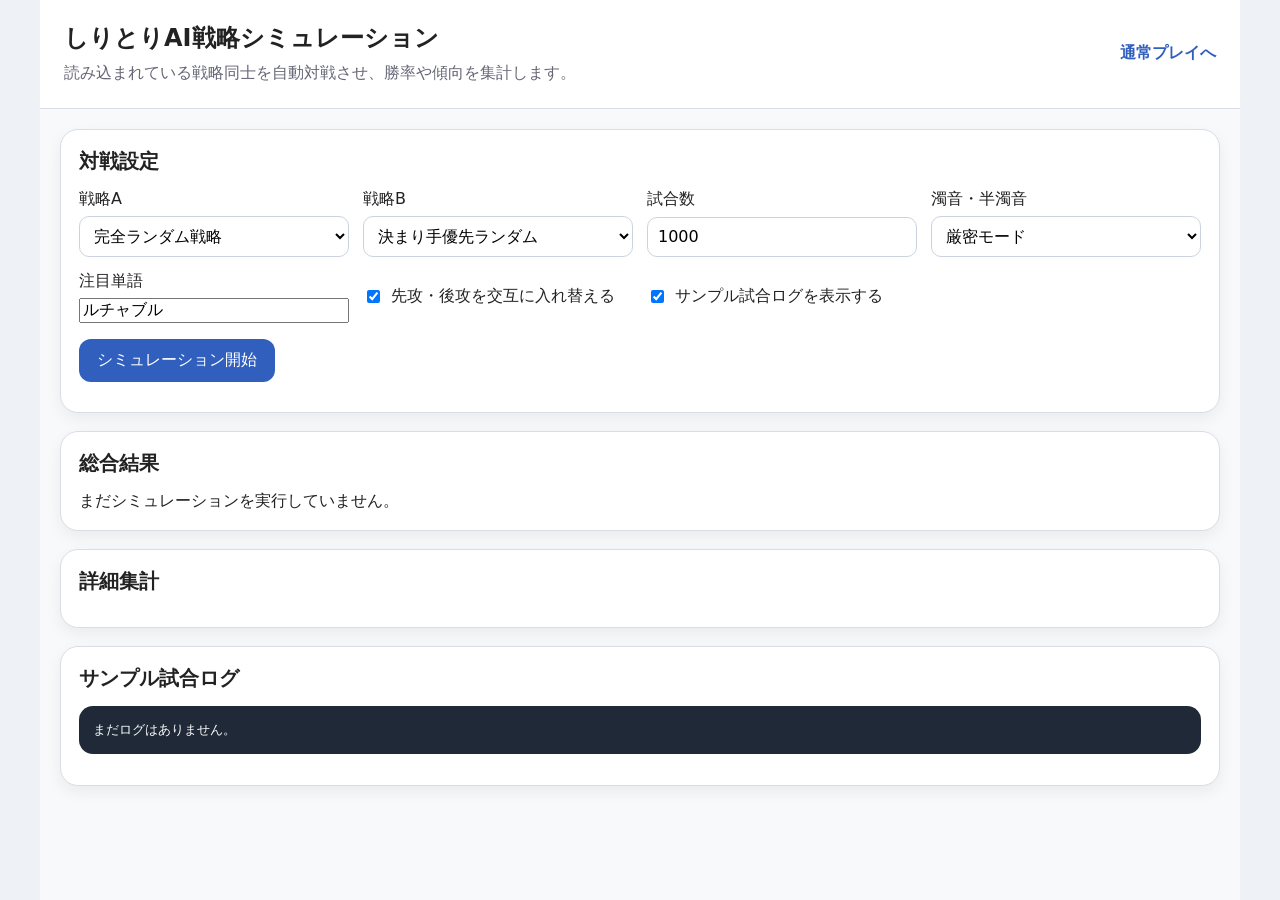
==== simulation.html @ b28f5e9c "しりとりアプリの作成" ====
<!DOCTYPE html>
<html lang="ja">
<head>
  <meta charset="UTF-8" />
  <meta name="viewport" content="width=device-width, initial-scale=1.0" />
  <title>しりとりAI戦略シミュレーション</title>
  <link rel="stylesheet" href="css/style.css" />
</head>

<body>
  <div class="simulation-shell">
    <header class="simulation-header">
      <div>
        <h1>しりとりAI戦略シミュレーション</h1>
        <p>
          読み込まれている戦略同士を自動対戦させ、勝率や傾向を集計します。
        </p>
      </div>

      <a class="simulation-link" href="index.html">通常プレイへ</a>
    </header>

    <main class="simulation-main">
      <section class="simulation-panel">
        <h2>対戦設定</h2>

        <div class="simulation-controls">
          <label>
            <span>戦略A</span>
            <select id="strategyASelect"></select>
          </label>

          <label>
            <span>戦略B</span>
            <select id="strategyBSelect"></select>
          </label>

          <label>
            <span>試合数</span>
            <input id="gameCountInput" type="number" min="1" max="100000" value="1000" />
          </label>

          <label>
            <span>濁音・半濁音</span>
            <select id="simulationDakutenModeSelect">
              <option value="strict">厳密モード</option>
              <option value="loose">ゆるめモード</option>
            </select>
          </label>
          <label>
            <span>注目単語</span>
            <input id="focusWordInput" type="text" value="ルチャブル" />
          </label>
                
          <label class="simulation-checkbox">
            <input id="alternateFirstCheckbox" type="checkbox" checked />
            <span>先攻・後攻を交互に入れ替える</span>
          </label>

          <label class="simulation-checkbox">
            <input id="showSampleLogsCheckbox" type="checkbox" checked />
            <span>サンプル試合ログを表示する</span>
          </label>
        </div>

        <button id="runSimulationButton" type="button">
          シミュレーション開始
        </button>

        <p id="simulationStatus" class="simulation-status"></p>
      </section>

      <section class="simulation-panel">
        <h2>総合結果</h2>
        <div id="summaryResults" class="simulation-results">
          まだシミュレーションを実行していません。
        </div>
      </section>

      <section class="simulation-panel">
        <h2>詳細集計</h2>
        <div id="detailResults" class="simulation-results"></div>
      </section>

      <section class="simulation-panel">
        <h2>サンプル試合ログ</h2>
        <pre id="sampleLogs" class="sample-logs">まだログはありません。</pre>
      </section>
    </main>
  </div>

  <script src="js/app.js"></script>
  <script src="js/wordlist.js"></script>
  <script src="js/rules.js"></script>

  <!-- 使いたい戦略ファイルをここに追加する -->
  <script src="js/strategy/random.js"></script>
  <script src="js/strategy/random_v2.js"></script>
  <script src="js/strategy/minimize_opponent.js"></script>
  <script src="js/strategy/safe_minimize_opponent.js"></script>

  <script src="js/simulation.js"></script>
</body>
</html>
---- css/style.css ----
* {
  box-sizing: border-box;
}

body {
  margin: 0;
  font-family:
    system-ui,
    -apple-system,
    BlinkMacSystemFont,
    "Segoe UI",
    sans-serif;
  background: #eef1f5;
  color: #222;
}

button,
input,
select {
  font: inherit;
}

button {
  cursor: pointer;
}

.app-shell {
  max-width: 900px;
  height: 100vh;
  margin: 0 auto;
  display: flex;
  flex-direction: column;
  background: #f8f9fb;
  position: relative;
  overflow: hidden;
}

.app-header {
  display: flex;
  justify-content: space-between;
  align-items: center;
  padding: 16px 18px;
  background: #ffffff;
  border-bottom: 1px solid #d8dde6;
  z-index: 2;
}

.app-header h1 {
  font-size: 20px;
  margin: 0 0 4px;
}

.required-head {
  margin: 0;
  font-weight: 700;
  color: #3a5f9b;
}

.settings-button {
  width: 42px;
  height: 42px;
  border: none;
  border-radius: 50%;
  background: #eef1f5;
  font-size: 20px;
}

.settings-button:hover {
  background: #dde4ef;
}

.settings-panel {
  position: absolute;
  top: 70px;
  right: 16px;
  width: 280px;
  padding: 16px;
  background: #ffffff;
  border: 1px solid #d8dde6;
  border-radius: 16px;
  box-shadow: 0 10px 30px rgba(0, 0, 0, 0.14);
  z-index: 5;
}

.settings-panel h2 {
  margin: 0 0 12px;
  font-size: 18px;
}

.setting-row {
  display: flex;
  justify-content: space-between;
  gap: 12px;
  align-items: center;
  margin-bottom: 12px;
}

.setting-row select {
  max-width: 150px;
}

.checkbox-row {
  justify-content: flex-start;
}

.setting-note {
  margin: 0 0 12px;
  font-size: 12px;
  color: #667;
  line-height: 1.5;
}

.main-area {
  flex: 1;
  min-height: 0;
  display: flex;
  flex-direction: column;
}

.chat-log {
  flex: 1;
  overflow-y: auto;
  padding: 20px 16px;
  background: linear-gradient(#edf2f8, #e7eef7);
}

.chat-row {
  display: flex;
  margin-bottom: 10px;
}

.chat-row.user {
  justify-content: flex-end;
}

.chat-row.system,
.chat-row.notice {
  justify-content: flex-start;
}

.chat-bubble {
  max-width: min(76%, 560px);
  padding: 10px 14px;
  border-radius: 18px;
  line-height: 1.6;
  word-break: break-word;
  box-shadow: 0 2px 5px rgba(0, 0, 0, 0.08);
}

.chat-row.user .chat-bubble {
  background: #6aa8ff;
  color: #fff;
  border-bottom-right-radius: 4px;
}

.chat-row.system .chat-bubble {
  background: #eeeeee;
  color: #222;
  border-bottom-left-radius: 4px;
}

.chat-row.notice .chat-bubble {
  background: #ffffff;
  color: #445;
  border-radius: 14px;
  font-size: 14px;
  border: 1px solid #d8dde6;
}

.game-divider {
  text-align: center;
  margin: 16px 0;
  color: #667;
  font-size: 13px;
}

.input-area {
  display: flex;
  gap: 8px;
  padding: 14px;
  background: #ffffff;
  border-top: 1px solid #d8dde6;
}

.input-area input {
  flex: 1;
  min-width: 0;
  padding: 10px 12px;
  border: 1px solid #ccd3df;
  border-radius: 12px;
}

.input-area button {
  padding: 10px 14px;
  border: none;
  border-radius: 12px;
  background: #315fbd;
  color: #fff;
}

.input-area button:hover {
  background: #244c9b;
}

#surrenderButton {
  background: #777;
}

#surrenderButton:hover {
  background: #555;
}

.input-area input:disabled,
.input-area button:disabled {
  opacity: 0.55;
  cursor: not-allowed;
}

.debug-panel {
  max-height: 260px;
  overflow-y: auto;
  padding: 12px 16px;
  background: #fffbea;
  border-top: 1px solid #e2d69a;
  font-size: 13px;
}

.debug-panel h2 {
  margin: 0 0 8px;
  font-size: 16px;
}

.debug-warnings {
  color: #a33;
  margin-bottom: 10px;
}

.debug-info ul {
  margin: 6px 0 10px 20px;
  padding: 0;
}

.debug-info code {
  background: #f1ead2;
  padding: 1px 4px;
  border-radius: 4px;
}

.checkmate {
  font-weight: 700;
  color: #b10000;
}

.modal-backdrop {
  position: fixed;
  inset: 0;
  display: grid;
  place-items: center;
  background: rgba(0, 0, 0, 0.45);
  z-index: 20;
}

.modal-card {
  width: min(90vw, 420px);
  padding: 28px;
  background: #ffffff;
  border-radius: 24px;
  text-align: center;
  box-shadow: 0 20px 60px rgba(0, 0, 0, 0.3);
}

.modal-card h2 {
  margin: 0 0 12px;
  font-size: 34px;
}

.modal-card p {
  margin: 0 0 22px;
  line-height: 1.7;
}

.modal-card button {
  padding: 12px 22px;
  border: none;
  border-radius: 14px;
  background: #315fbd;
  color: #fff;
}

[hidden] {
  display: none !important;
}

.strategy-modal-card {
  text-align: left;
}

.strategy-modal-card h2,
.strategy-modal-card p {
  text-align: center;
}

.strategy-list {
  display: grid;
  gap: 10px;
  margin: 18px 0;
}

.strategy-option {
  display: block;
  padding: 12px 14px;
  border: 1px solid #ccd3df;
  border-radius: 14px;
  background: #f8f9fb;
  cursor: pointer;
}

.strategy-option:hover {
  background: #eef4ff;
}

.strategy-option input {
  margin-right: 8px;
}

.strategy-name {
  font-weight: 700;
}

.strategy-description {
  margin: 4px 0 0 24px;
  font-size: 13px;
  color: #667;
  line-height: 1.5;
}

.simulation-shell {
  max-width: 1200px;
  min-height: 100vh;
  margin: 0 auto;
  background: #f8f9fb;
}

.simulation-header {
  display: flex;
  justify-content: space-between;
  gap: 20px;
  align-items: center;
  padding: 22px 24px;
  background: #ffffff;
  border-bottom: 1px solid #d8dde6;
}

.simulation-header h1 {
  margin: 0 0 6px;
  font-size: 24px;
}

.simulation-header p {
  margin: 0;
  color: #667;
  line-height: 1.6;
}

.simulation-link {
  white-space: nowrap;
  color: #315fbd;
  text-decoration: none;
  font-weight: 700;
}

.simulation-main {
  display: grid;
  gap: 18px;
  padding: 20px;
}

.simulation-panel {
  background: #ffffff;
  border: 1px solid #d8dde6;
  border-radius: 18px;
  padding: 18px;
  box-shadow: 0 6px 16px rgba(0, 0, 0, 0.06);
}

.simulation-panel h2 {
  margin: 0 0 14px;
  font-size: 20px;
}

.simulation-controls {
  display: grid;
  grid-template-columns: repeat(auto-fit, minmax(220px, 1fr));
  gap: 14px;
  margin-bottom: 16px;
}

.simulation-controls label {
  display: grid;
  gap: 6px;
}

.simulation-controls select,
.simulation-controls input[type="number"] {
  width: 100%;
  padding: 9px 10px;
  border: 1px solid #ccd3df;
  border-radius: 10px;
  background: #fff;
}

.simulation-checkbox {
  display: flex !important;
  grid-template-columns: none !important;
  flex-direction: row;
  align-items: center;
  gap: 8px !important;
}

#runSimulationButton {
  padding: 11px 18px;
  border: none;
  border-radius: 12px;
  background: #315fbd;
  color: #fff;
}

#runSimulationButton:hover {
  background: #244c9b;
}

.simulation-status {
  margin: 12px 0 0;
  color: #667;
}

.simulation-results {
  overflow-x: auto;
}

.simulation-table {
  width: 100%;
  border-collapse: collapse;
  margin: 10px 0 18px;
  font-size: 14px;
}

.simulation-table th,
.simulation-table td {
  border: 1px solid #d8dde6;
  padding: 8px 10px;
  text-align: left;
}

.simulation-table th {
  background: #eef1f5;
}

.simulation-cards {
  display: grid;
  grid-template-columns: repeat(auto-fit, minmax(160px, 1fr));
  gap: 12px;
  margin-bottom: 14px;
}

.simulation-card {
  padding: 14px;
  background: #f4f7fb;
  border: 1px solid #d8dde6;
  border-radius: 14px;
}

.simulation-card-title {
  font-size: 13px;
  color: #667;
  margin-bottom: 4px;
}

.simulation-card-value {
  font-size: 22px;
  font-weight: 800;
}

.sample-logs {
  white-space: pre-wrap;
  overflow-x: auto;
  padding: 14px;
  background: #1f2937;
  color: #f9fafb;
  border-radius: 14px;
  line-height: 1.6;
  max-height: 420px;
}

.header-actions {
  display: flex;
  align-items: center;
  gap: 10px;
}

.header-link {
  display: inline-flex;
  align-items: center;
  min-height: 36px;
  padding: 7px 11px;
  border-radius: 999px;
  background: #eef4ff;
  color: #315fbd;
  text-decoration: none;
  font-size: 13px;
  font-weight: 700;
  white-space: nowrap;
}

.header-link:hover {
  background: #dfeaff;
}
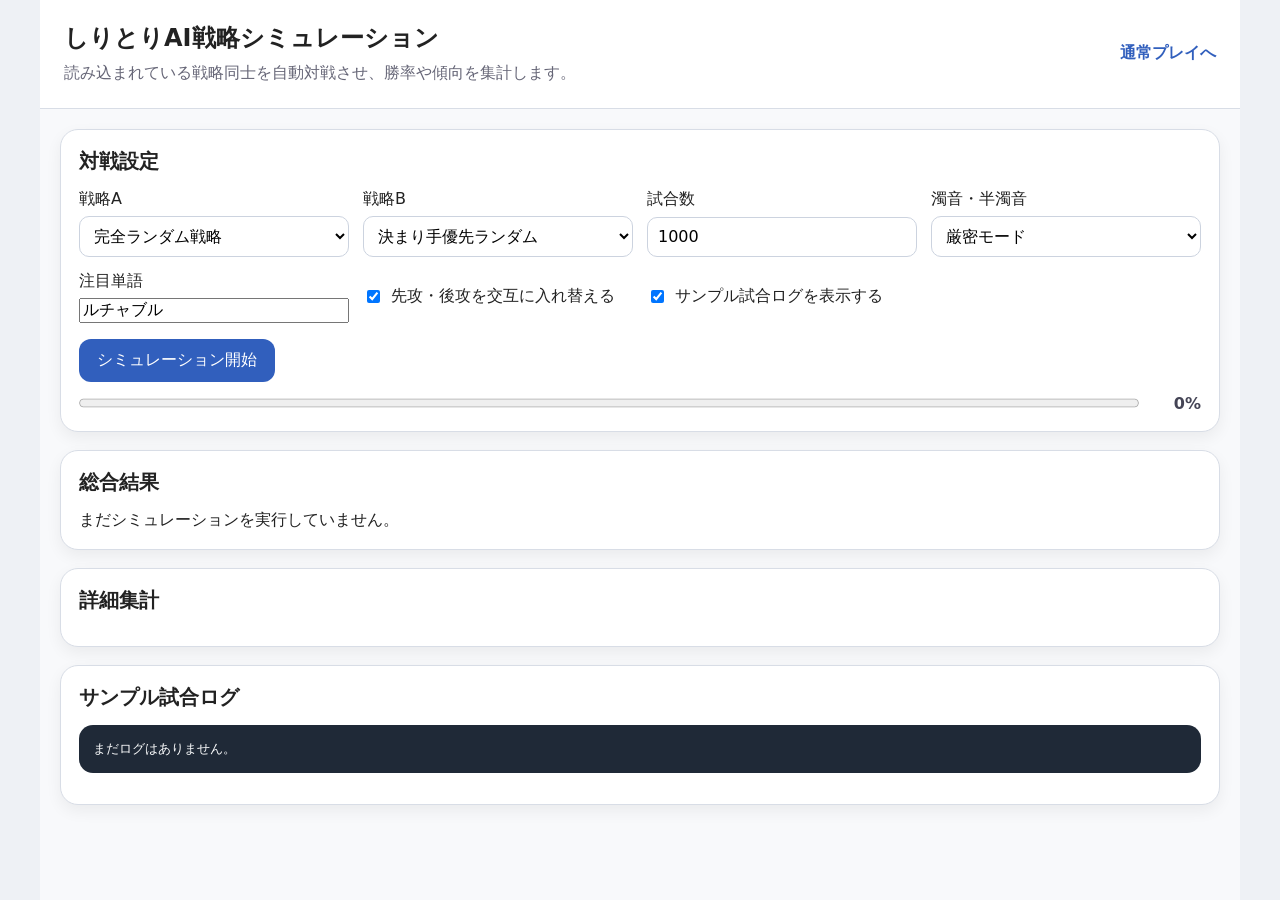
==== commit 4f58cc79: "simulationモードの更新頻度を上げました" ====
--- a/simulation.html
+++ b/simulation.html
@@ -63,11 +63,16 @@
           </label>
         </div>
 
-        <button id="runSimulationButton" type="button">
-          シミュレーション開始
-        </button>
+          <button id="runSimulationButton" type="button">
+            シミュレーション開始
+          </button>
 
-        <p id="simulationStatus" class="simulation-status"></p>
+          <p id="simulationStatus" class="simulation-status"></p>
+
+          <div class="progress-wrap">
+            <progress id="simulationProgress" value="0" max="100"></progress>
+            <span id="simulationProgressText">0%</span>
+          </div>
       </section>
 
       <section class="simulation-panel">
--- a/css/style.css
+++ b/css/style.css
@@ -514,4 +514,23 @@
 
 .header-link:hover {
   background: #dfeaff;
+}
+
+.progress-wrap {
+  display: flex;
+  align-items: center;
+  gap: 10px;
+  margin-top: 12px;
+}
+
+.progress-wrap progress {
+  flex: 1;
+  height: 18px;
+}
+
+#simulationProgressText {
+  min-width: 52px;
+  text-align: right;
+  font-weight: 700;
+  color: #445;
 }
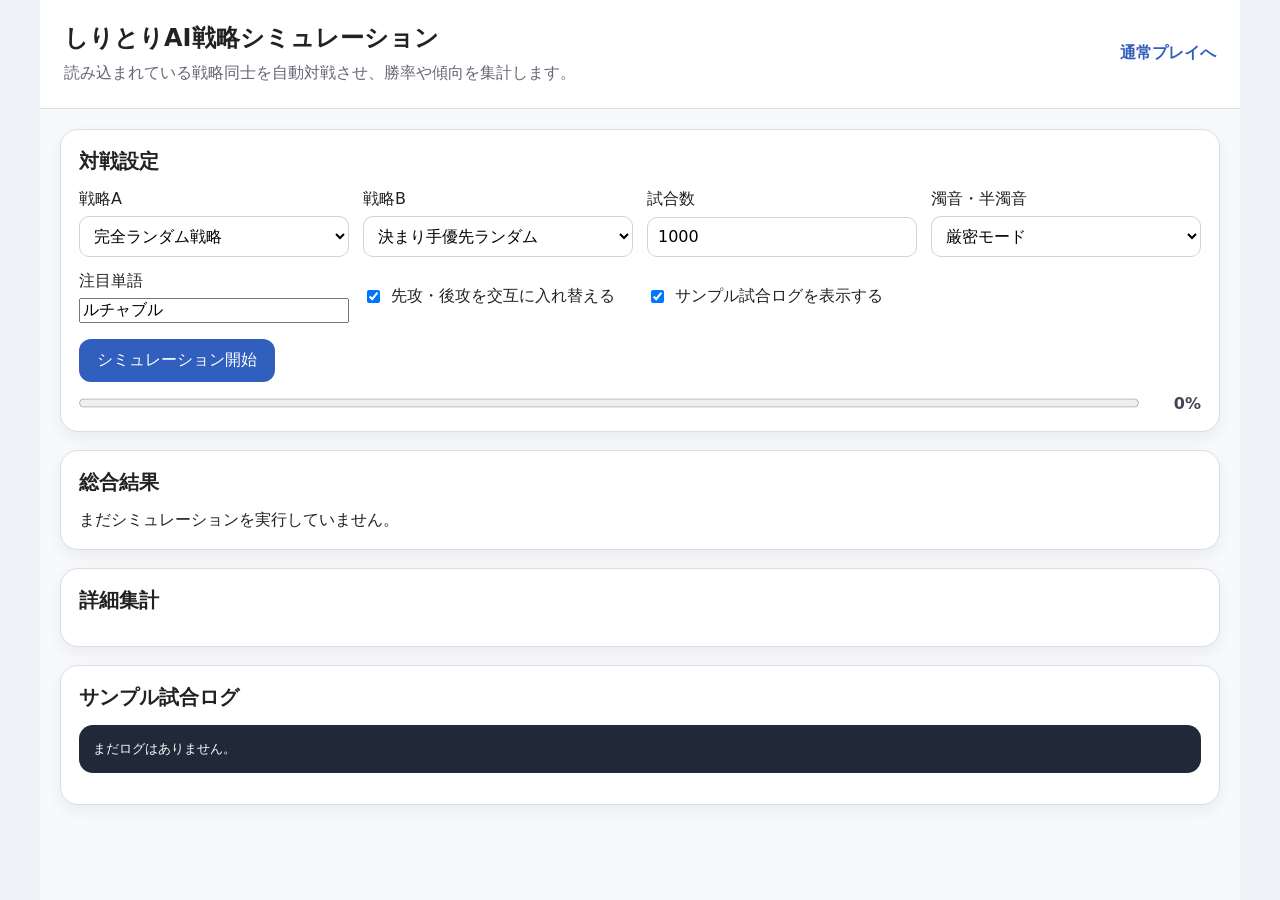
==== commit 7185028e: "最悪ケース生存戦略を追加しました" ====
--- a/simulation.html
+++ b/simulation.html
@@ -103,6 +103,7 @@
   <script src="js/strategy/random_v2.js"></script>
   <script src="js/strategy/minimize_opponent.js"></script>
   <script src="js/strategy/safe_minimize_opponent.js"></script>
+  <script src="js/strategy/worst_case_survival.js"></script>
 
   <script src="js/simulation.js"></script>
 </body>
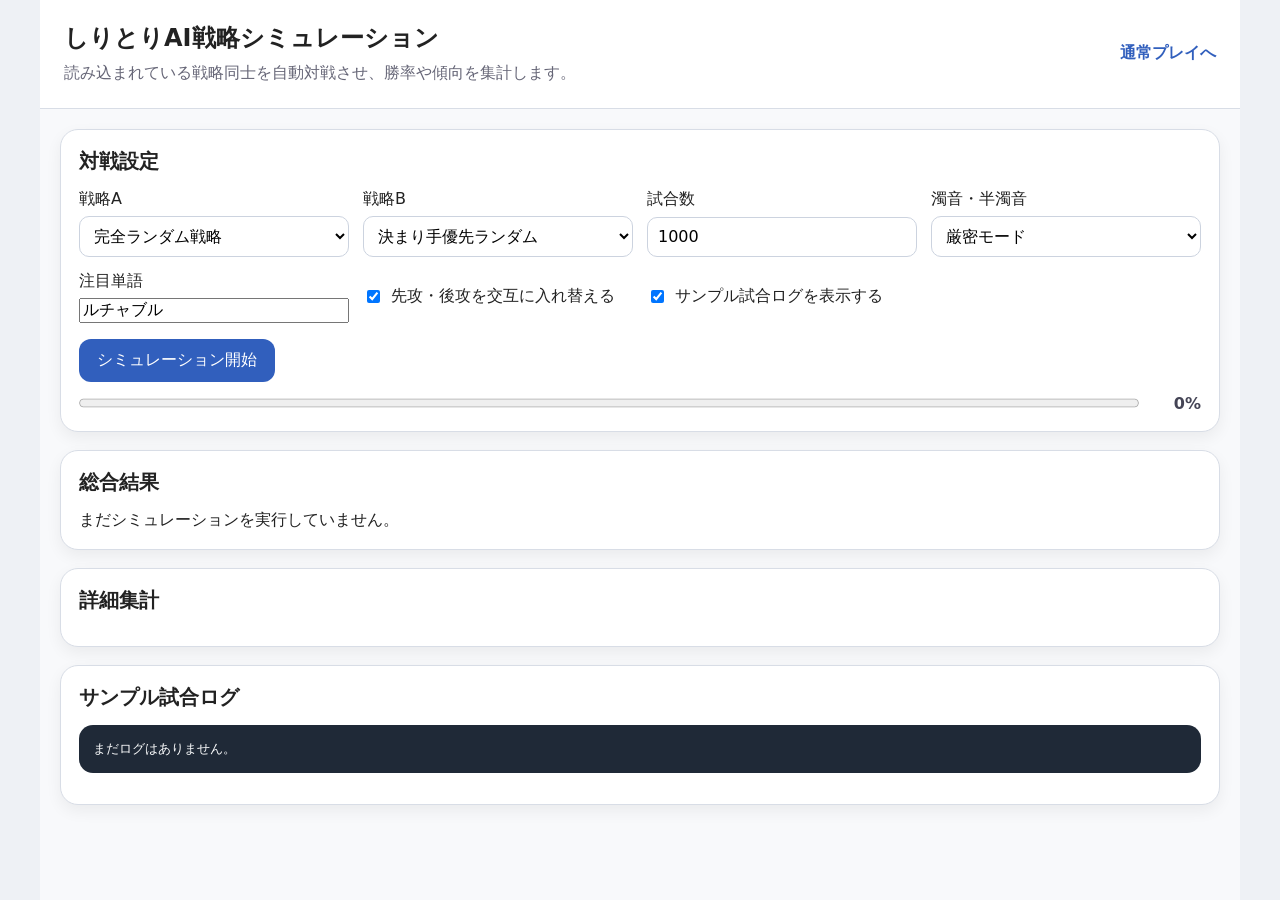
==== commit 382af222: "戦略の追加，シミュレーションの統計の項目追加" ====
--- a/simulation.html
+++ b/simulation.html
@@ -104,6 +104,9 @@
   <script src="js/strategy/minimize_opponent.js"></script>
   <script src="js/strategy/safe_minimize_opponent.js"></script>
   <script src="js/strategy/worst_case_survival.js"></script>
+  <script src="js/strategy/sniper.js"></script>
+  <script src="js/strategy/target_head_attack.js"></script>
+  <script src="js/strategy/adaptive_head_attack.js"></script>
 
   <script src="js/simulation.js"></script>
 </body>
